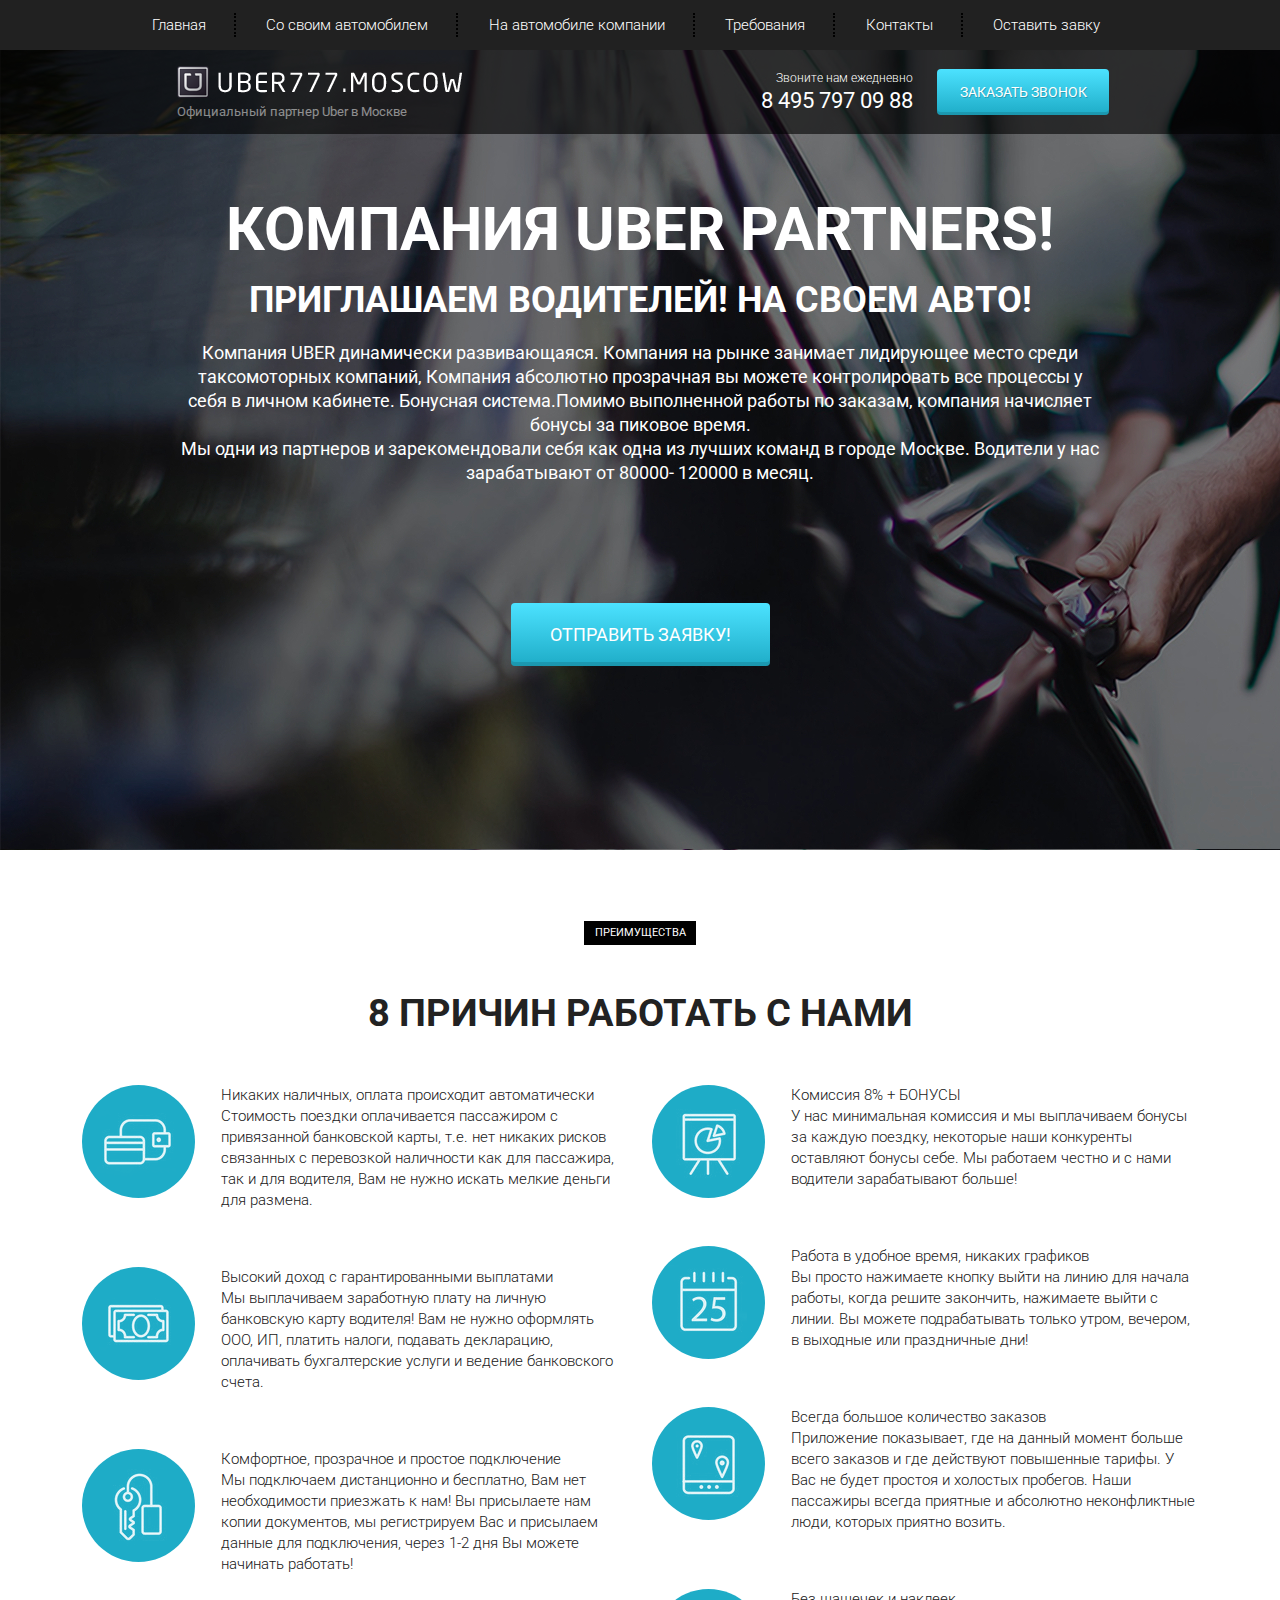
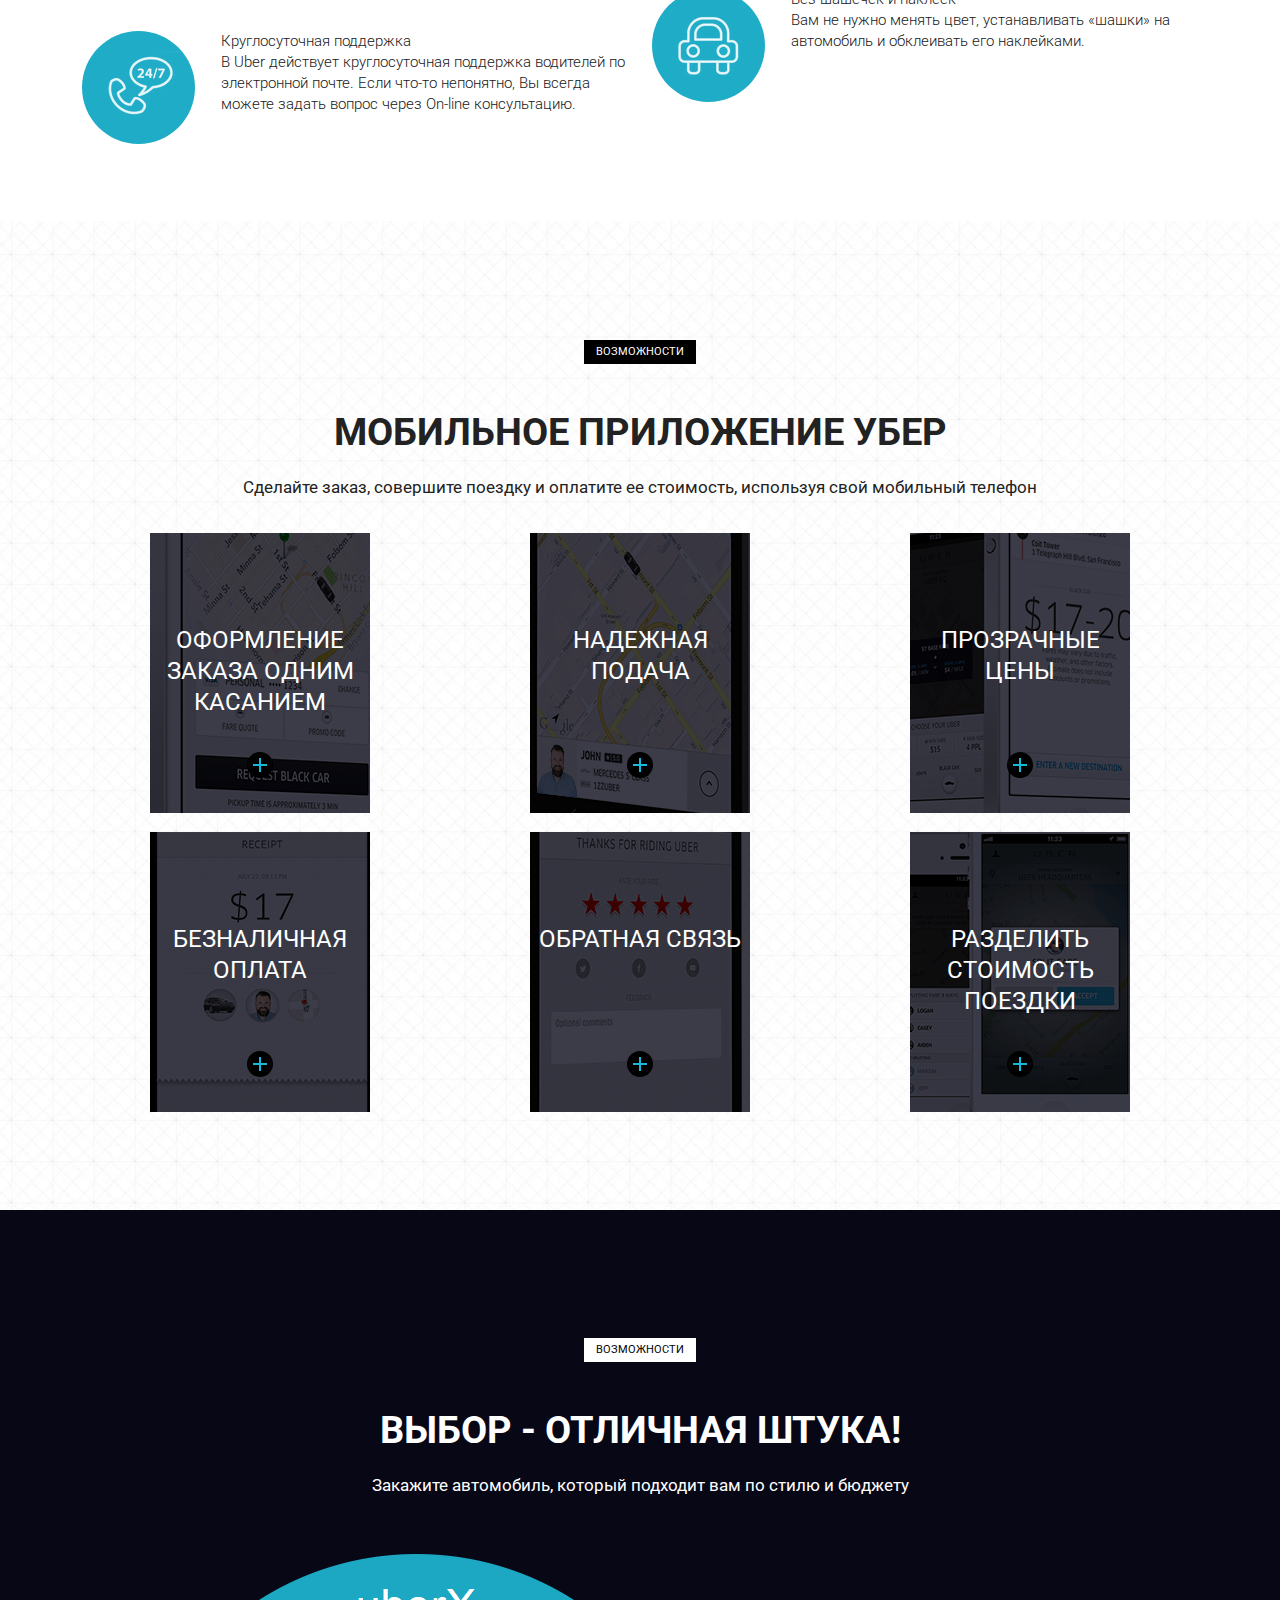
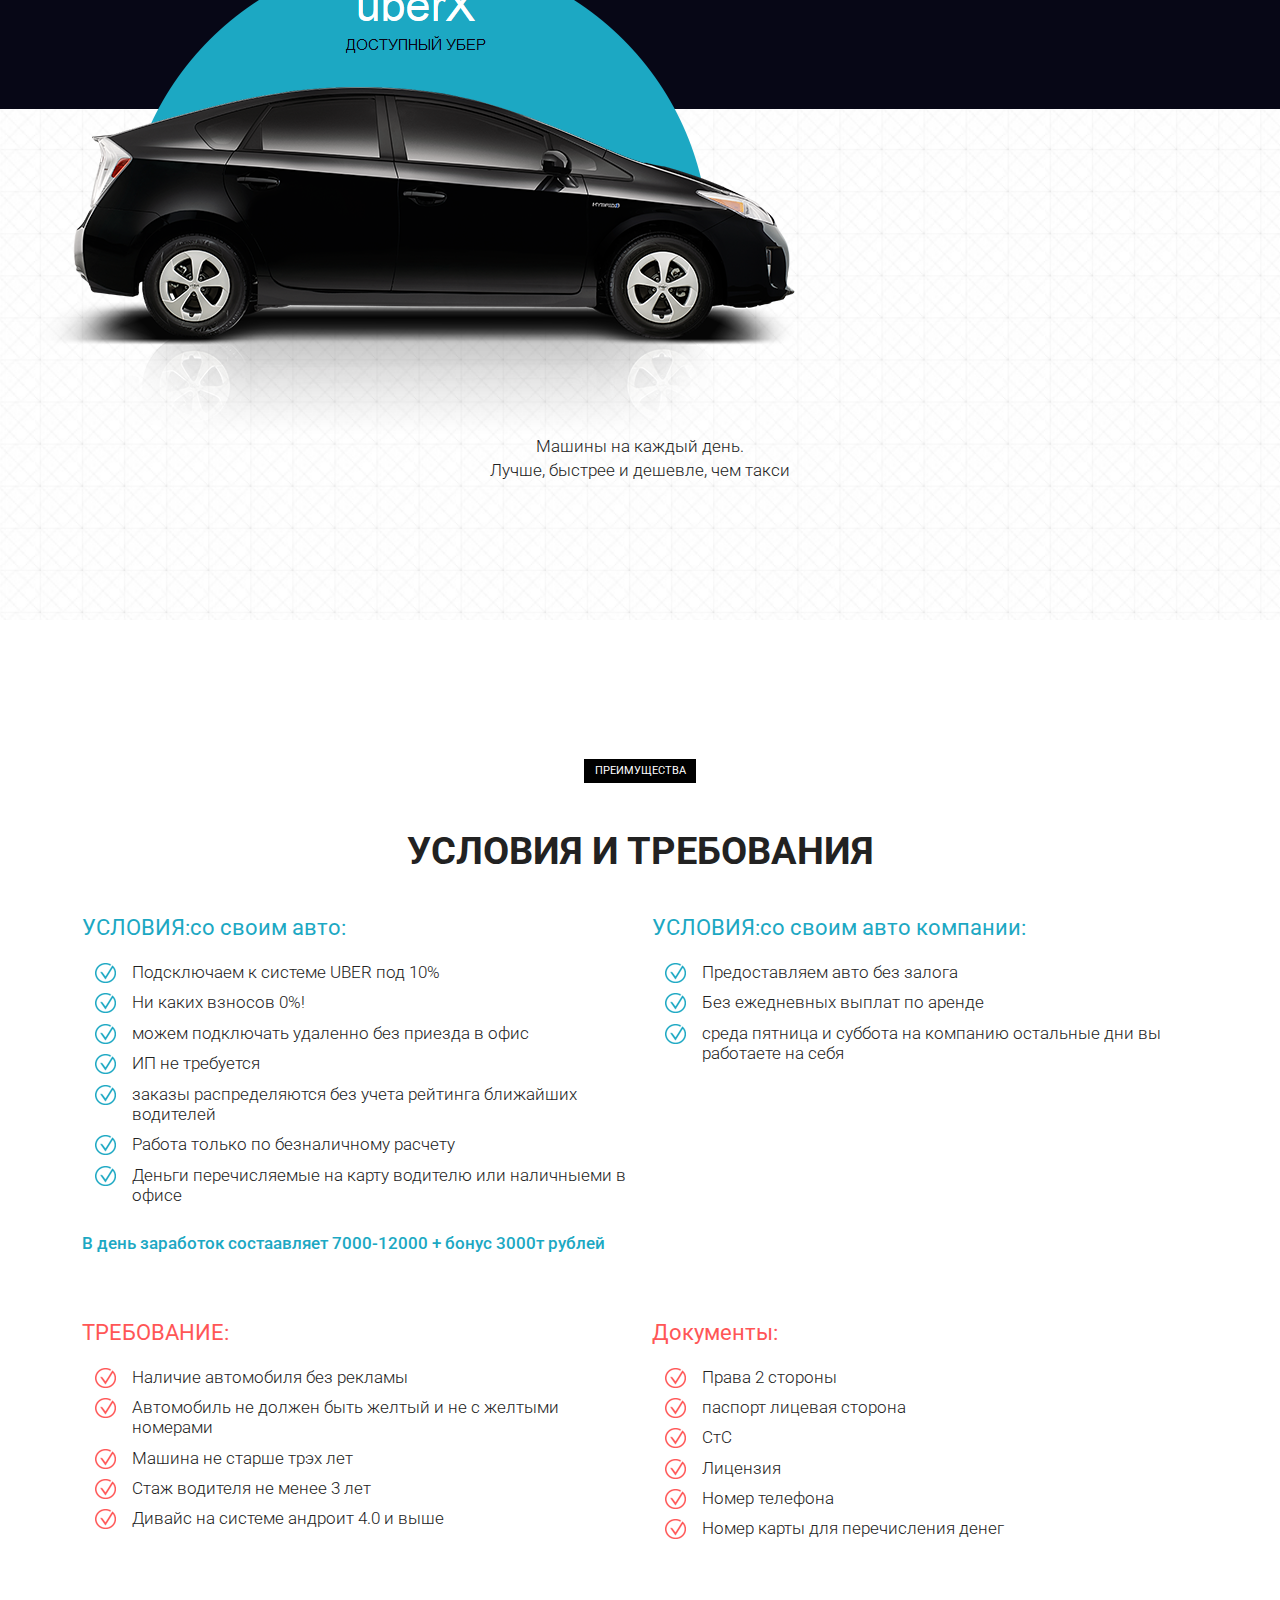
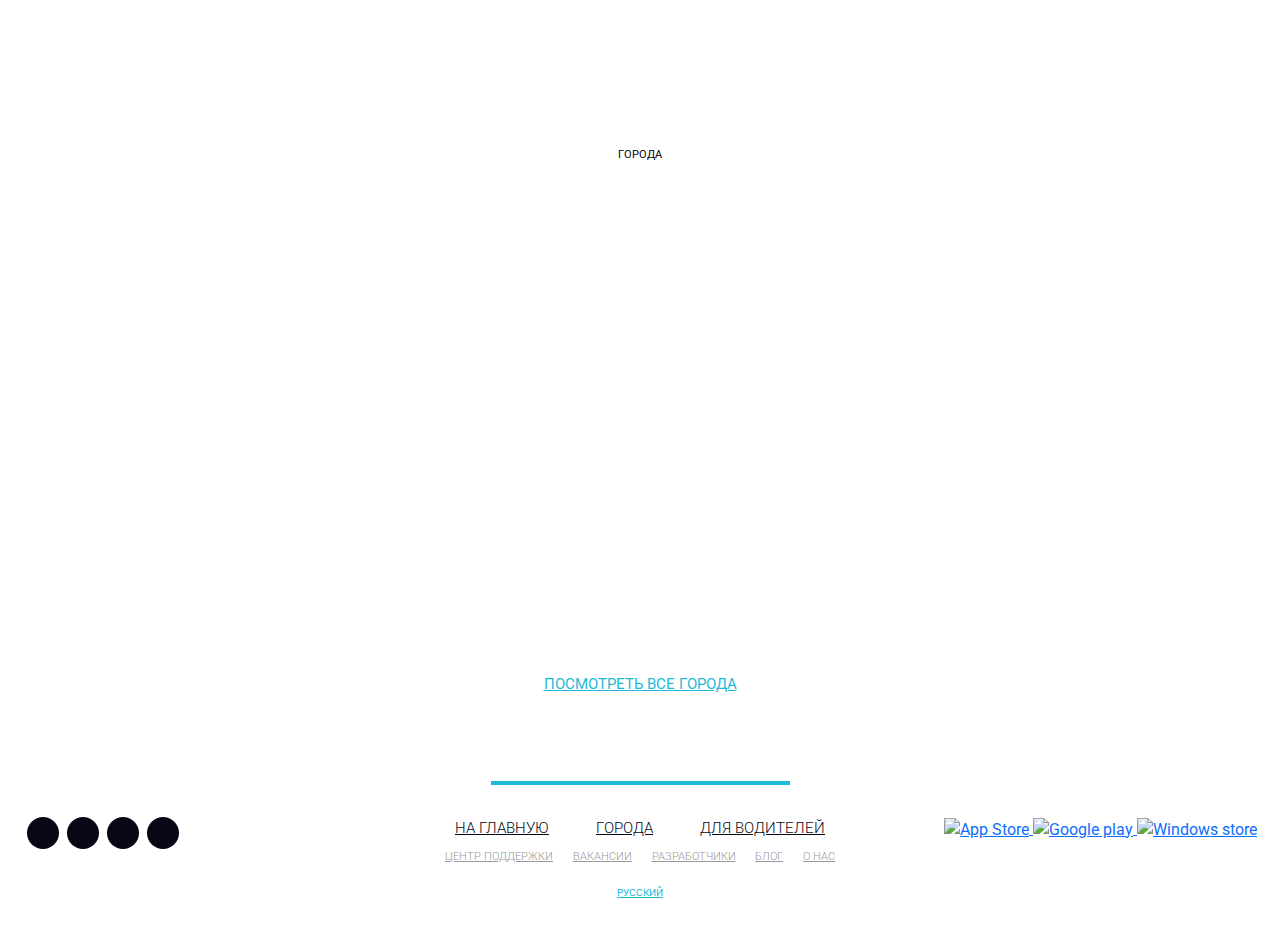
==== src/index.html @ 935e59d1 "переност проекта Bootstrap_project в новый репозиторий" ====
<!DOCTYPE html>
<html lang="ru">
<head>
    <meta charset="UTF-8">
    <meta name="viewport" content="width=device-width, initial-scale=1.0">
    <title>Document</title>
     <link rel="shortcut icon" href="../icons/favicon.ico" type="image/x-icon">
    <link rel="preconnect" href="https://fonts.gstatic.com">
    <link href="https://fonts.googleapis.com/css2?family=Roboto:wght@300;400;700&display=swap" rel="stylesheet">
    <link rel="stylesheet" href="../src/css/bootstrap-reboot.min.css"> 
    <link rel="stylesheet" href="../src/css/bootstrap-grid.min.css">
    <link rel="stylesheet" href="https://use.fontawesome.com/releases/v5.8.2/css/all.css" integrity="sha384-oS3vJWv+0UjzBfQzYUhtDYW+Pj2yciDJxpsK1OYPAYjqT085Qq/1cq5FLXAZQ7Ay" crossorigin="anonymous">
    <link rel="stylesheet" href="../css/style.min.css">
</head>
<body>
    <header>
       <nav>
            <div class="container">
                <ul class="menu">
                    <li class="menu_item"><a href="#" class="menu_link">Главная</a></li>
                    <li class="menu_item"><a href="#requier" class="menu_link">Со своим автомобилем</a></li>
                    <li class="menu_item"><a href="#requier" class="menu_link">На автомобиле компании</a></li>
                    <li class="menu_item"><a href="#" class="menu_link">Требования</a></li>
                    <li class="menu_item"><a href="#" class="menu_link">Контакты</a></li>
                    <li class="menu_item"><a href="#" class="menu_link">Оставить завку</a></li>
                </ul>
            </div>
       </nav>

       <!-- SUBHEADER -->
       <div class="subheader">
           <div class="container">
               <div class="row">
                <div class="col-md-4 offset-md-1">
                    <a href="" class="subheader_logo"><img src="../icons/uber777.png" alt="logo"></a>
                    <div class="subheader_text">Официальный партнер Uber в Москве</div>
                </div>
                <div class="col-md-3 offset-md-1 col-xl-2 offset-xl-2">
                    <div class="subheader_call">
                        Звоните нам ежедневно
                    </div>
                    <a href="tel:84957970988" class="subheader_phone">8 495 797 09 88</a>
                </div>
                <div class="col-md-3">
                    <button class="subheader_btn">ЗАКАЗАТЬ ЗВОНОК</button>
                </div>                  
               </div>
               <div class="hamburger">
                   <span></span>
                   <span></span>
                   <span></span>
               </div>
    
           </div>
       </div>
    </header>

    <!-- PROMO -->

    <section class="promo">
        <div class="container">
            <div class="row">
                <div class="col-md-10 offset-md-1">
                    <h1 class="promo_header">КОМПАНИЯ UBER PARTNERS!</h1>
                    <h2 class="promo_subheader">ПРИГЛАШАЕМ ВОДИТЕЛЕЙ! НА СВОЕМ АВТО!</h2>
                    <div class="promo_descr">Компания UBER  динамически развивающаяся. Компания на рынке занимает лидирующее место среди
                        таксомоторных компаний, Компания абсолютно прозрачная вы можете контролировать все процессы у себя в личном кабинете. Бонуcная система.Помимо выполненной работы по заказам, компания начисляет бонусы за
                        пиковое время.
                        <br>
                        Мы одни из партнеров и зарекомендовали себя как одна из лучших команд в городе Москве.  Водители у нас
                        зарабатывают от 80000- 120000 в месяц.</div>
                </div>
                <button class="promo_btn">ОТПРАВИТЬ ЗАЯВКУ!</button>
            </div>
        </div>
    </section>

    <!-- ADVANTAGE -->

    <section class="advantage">
        <div class="container">
            <div class="label">преимущества</div>
            <h2 class="title">8 причин работать с нами</h2>
            <div class="row">
                <div class="col-md-6">
                    <div class="advantage_itemright">
                        <div class="advantage_imgright">
                        <img src="../icons/cash.png" alt="cash" class="advantage_img"></div>
                        <div class="advantage_2">
                        <p><span>Никаких наличных, оплата происходит
                            автоматически</span><br>
                            Стоимость поездки оплачивается пассажиром с привязанной банковской карты, т.е. нет никаких рисков связанных с перевозкой наличности как для пассажира, так и для водителя, Вам не нужно искать мелкие деньги для размена.</p></div>
                    </div>
                    

                    <div class="advantage_itemright">
                        <div class="advantage_imgright">
                        <img src="../icons/money.png" alt="money" class="advantage_img"></div>
                        <div class="advantage_2">
                        <p><span>Высокий доход с гарантированными
                            выплатами</span><br>
                            Мы выплачиваем заработную плату на личную банковскую карту водителя! Вам не нужно оформлять ООО, ИП, платить налоги, подавать декларацию, оплачивать бухгалтерские услуги и ведение банковского счета.</p></div>
                    </div>

                    <div class="advantage_itemright">
                        <div class="advantage_imgright">
                        <img src="../icons/key.png" alt="key" class="advantage_img"></div>
                        <div class="advantage_2">
                        <p><span>Комфортное, прозрачное и простое
                            подключение</span><br>
                            Мы подключаем дистанционно и бесплатно, Вам нет необходимости приезжать к нам! Вы присылаете нам копии документов, мы регистрируем Вас и присылаем данные для подключения, через 1-2 дня Вы можете начинать работать!</p></div>
                    </div>

                    <div class="advantage_itemright">
                        <div class="advantage_imgright">
                        <img src="../icons/phone.png" alt="phone" class="advantage_img"></div>
                        <div class="advantage_2">
                        <p><span>Круглосуточная поддержка</span><br>
                            В Uber действует круглосуточная поддержка водителей по электронной почте. Если что-то непонятно, Вы всегда можете задать вопрос через On-line консультацию.</p></div>
                    </div>
                </div>
                                
                <div class="col-md-6">
                    <div class="advantage_itemright">
                        <div class="advantage_imgright">
                            <img src="../icons/chart.png" alt=""></div>
                            <div class="advantage_2">
                                <p>
                                    <span>Комиссия 8% + БОНУСЫ</span> <br>
                                    У нас минимальная комиссия и мы выплачиваем бонусы за каждую поездку, некоторые наши конкуренты оставляют бонусы себе. Мы работаем честно и с нами водители зарабатывают больше!</p>
                            </div>
                       
                    </div>
                    <div class="advantage_itemright">
                        <div class="advantage_imgright">
                            <img src="../icons/data.png" alt=""></div>
                            <div class="advantage_2">
                                <p><span>Работа в удобное время, никаких
                                    графиков</span><br>
                                    Вы просто нажимаете кнопку выйти на линию для начала работы, когда решите закончить, нажимаете выйти с линии. Вы можете подрабатывать только утром, вечером, в выходные или праздничные дни! </p>
                            </div>
                        
                    </div>
                    <div class="advantage_itemright">
                        <div class="advantage_imgright">
                            <img src="../icons/maps.png" alt=""></div> 
                            <div class="advantage_2">
                                <p><span>Всегда большое количество заказов</span><br>
                                    Приложение показывает, где на данный момент больше всего заказов и где действуют повышенные тарифы. У Вас не будет простоя и холостых пробегов. Наши пассажиры всегда приятные и абсолютно неконфликтные люди, которых приятно возить.</p>
                            </div>
                               
                    </div>
                    <div class="advantage_itemright">
                        <div class="advantage_imgright">
                            <img src="../icons/car.png" alt=""></div>
                            <div class="advantage_2">
                                <p><span>Без шашечек и наклеек</span><br>
                                    Вам не нужно менять цвет, устанавливать «шашки» на автомобиль и обклеивать его наклейками.</p>
                            </div>
                        
                    </div>
                    
                </div>
            </div>  
        </div>
            
        
    </section>

    <section class="mobile">
        <div class="container">
            <div class="label">возможности</div>
            <div class="title">мобильное приложение убер</div>
            <div class="subtitle">Сделайте заказ, совершите поездку и оплатите ее стоимость, используя свой мобильный телефон</div>

            <div class="row">
                <div class="col-md-4">
                    <div class="mobile_item mobile_item_1 ">
                        <div class="mobile_item_subtitle">оформление заказа одним касанием</div>
                        <div class="mobile_item_plus"></div>
                    </div>
                </div>
                <div class="col-md-4">
                    <div class="mobile_item mobile_item_2">
                        <div class="mobile_item_subtitle">надежная подача</div>
                        <div class="mobile_item_plus"></div>
                    </div>
                </div>
                <div class="col-md-4">
                    <div class="mobile_item mobile_item_3">
                        <div class="mobile_item_subtitle">прозрачные цены</div>
                        <div class="mobile_item_plus"></div>
                    </div>
                </div>
                <div class="col-md-4">
                    <div class="mobile_item mobile_item_4">
                        <div class="mobile_item_subtitle">безналичная оплата</div>
                        <div class="mobile_item_plus"></div>
                    </div>
                </div>
                <div class="col-md-4">
                    <div class="mobile_item mobile_item_5">
                        <div class="mobile_item_subtitle">обратная связь</div>
                        <div class="mobile_item_plus"></div>
                    </div>
                </div>
                <div class="col-md-4">
                    <div class="mobile_item mobile_item_6">
                        <div class="mobile_item_subtitle">разделить
                            стоимость поездки</div>
                        <div class="mobile_item_plus"></div>
                    </div>
                </div>
            </div>
        </div>
    </section>

    <section class="opportunities">
        <div class="container">
            <div class="black"></div>
            <div class="label label_white">возможности</div>
            <h2 class="title title_white">Выбор - отличная штука!</h2>
            <div class="subtitle subtitle_white">Закажите автомобиль, который подходит вам по стилю и бюджету</div>
            <img class="opportunities_img" src="../img/_car_uber_x.png" alt="car">
            <div class="opportunities_footer">Машины на каждый день.<br>
                Лучше, быстрее и дешевле, чем такси</div>
        </div>
    </section>

    <!-- УСЛОВИЯ И ТРЕБОВАННИ -->

    <section class="requier" id="requier">
        <div class="container">
            <div class="label">преимущества</div>
            <h2 class="title">условия и требования<h2>
        <div class="row">
            <div class="col-md-6">
                <div class="requier_block">
                    <div class="requier_title">
                        УСЛОВИЯ:со своим авто:
                    </div>
                    <ul class="requier_list">
                        <li>Подсключаем  к системе UBER под 10%</li>
                        <li>Ни каких взносов 0%!</li>
                           <li>можем подключать удаленно без приезда в офис</li>
                        <li>ИП не требуется</li>
                        <li>заказы распределяются без учета рейтинга ближайших водителей</li>
                        <li>Работа только по безналичному расчету</li>
                        <li>Деньги перечисляемые на карту водителю или наличныеми в офисе</li>
                    </ul>
                    <div class="requier_descr">
                        В день заработок состаавляет 7000-12000 + бонус 3000т рублей
                    </div>
                </div>

            </div>
            <div class="col-md-6">
                <div class="requier_block">
                    <div class="requier_title">
                        УСЛОВИЯ:со своим авто компании:
                    </div>
                    <ul class="requier_list">
                        <li>Предоставляем авто без залога</li>
                        <li>Без ежедневных выплат по аренде</li>
                        <li>среда пятница и суббота на компанию остальные дни вы работаете на себя </li>
            
                    </ul>
                    
                </div>
            </div>
            <div class="col-md-6">
                <div class="requier_block requier_block_nmb warning">
                    <div class="requier_title">
                        ТРЕБОВАНИЕ:
                    </div>
                    <ul class="requier_list">
                           <li>Наличие автомобиля без рекламы</li>
                        <li>Автомобиль не должен быть желтый и не с желтыми номерами</li>
                        <li>Машина не старше трэх лет</li>
                            <li>Стаж водителя не менее 3 лет</li>
                        <li>Дивайс на системе андроит 4.0 и выше</li>
                        
                    </ul>
                    
                </div>
            </div>
            <div class="col-md-6">
                <div class="requier_block requier_block_nmb warning">
                    <div class="requier_title">
                        Документы:
                    </div>
                    <ul class="requier_list">
                        <li>Права 2 стороны</li>
                        <li>паспорт лицевая сторона</li>
                        <li>СтС</li>
                        <li>Лицензия</li>
                        <li>Номер телефона</li>
                        <li>Номер карты для перечисления денег</li>
                        
                    </ul>
                   
                </div>
            </div>

        </div>
        </div>
    </section>

    <!-- По всему миру -->

    <section class="world">
        <div class="container">
            <div class="label label_white">ГОРОДА</div>
            <h2 class="title title_white">ПО ВСЕМУ МИРУ</h2>
            <h3 class="subtitle subtitle_white">Мы в вашем городе и по всему миру</h3>
            <a href="#" class="world_link">посмотреть все города</a>
        </div>
    </section>

    <!-- Подвал -->

    <footer>
        <div class="footer_divider"></div>
        <div class="footer_wrapper">
            <!-- Если не оборачивать каждый блок в обертку - получится криво -->
            <div>
                <div class="footer_social">
                    <a href="#" class="footer_social_item">
                        <i class="fab fa-facebook-f"></i>
                    </a>
                    <a href="#" class="footer_social_item">
                        <i class="fab fa-twitter"></i>
                    </a>
                    <a href="#" class="footer_social_item">
                        <i class="fab fa-linkedin"></i>
                    </a>
                    <a href="#" class="footer_social_item">
                        <i class="fab fa-instagram"></i>
                    </a>
                </div>
            </div>
            <div>
                <div class="footer_links">
                    <div class="footer_links_main">
                        <a href="#">на главную</a>
                        <a href="#">города</a>
                        <a href="#">для водителей</a>
                    </div>
                    <div class="footer_links_sub">
                        <a href="#">центр поддержки</a>
                        <a href="#">вакансии</a>
                        <a href="#">разработчики</a>
                        <a href="#">блог</a>
                        <a href="#">о нас</a>
                    </div>
                    <a href="#" class="footer_links_lang">Русский</a>
                </div>
            </div>
            <div>
                <div class="footer_mobile">
                    <a href="#">
                        <img src="img/app_store.png" alt="App Store">
                    </a>
                    <a href="#">
                        <img src="img/google_play.png" alt="Google play">
                    </a>
                    <a href="#">
                        <img src="img/windows_store.png" alt="Windows store">
                    </a>
                </div>
            </div>
        </div>
    </footer>
   
</body>
</html>
---- css/style.min.css ----
*{font-family:'Roboto', sans-serif}header{position:relative}nav{height:50px;background-color:#212121}.menu{display:flex;justify-content:space-between;padding:13px 70px;margin:0;list-style-type:none}.menu_link{color:#ffffff;font-size:15px;font-weight:300;font-style:normal;letter-spacing:normal;text-align:left;font-style:normal;letter-spacing:normal;line-height:normal;text-decoration:none}.menu_item{border-right:2px dotted black;padding-right:28px}.menu_item:last-child{border:none}.subheader{height:84px;background-color:rgba(0,0,0,0.6);position:absolute;width:100%}.subheader_logo{max-width:100%;margin-top:16px;display:block}.subheader_text{opacity:0.5;color:#ffffff;margin-top:4px;font-size:13px;font-weight:400}.subheader_call{color:#ffffff;margin-top:19px;font-size:12px;font-weight:300;text-align:right}.subheader_phone{color:#ffffff;margin-top:8px;display:block;font-size:22px;font-weight:400;text-align:right;line-height:12px;text-decoration:none}.subheader_btn{margin-top:19px;width:172px;height:46px;box-shadow:inset 0 -3px 0 rgba(0,0,0,0.12);border:none;border-radius:4px;background-image:linear-gradient(to top, #1eacc7 0%, #4ce2ff 100%);text-shadow:1px 1px 0 rgba(0,0,0,0.21);color:#ffffff;font-size:14px;font-weight:400;text-transform:uppercase}.subheader_btn:hover{background-image:none;background-color:#15b9da}.promo{min-height:800px;background:url("../img/man.jpg");padding:150px 0 135px 0}.promo_header{color:#ffffff;font-size:60px;font-weight:700;line-height:60px;margin:0;text-align:center}.promo_subheader{color:#ffffff;font-size:36px;font-weight:700;line-height:36px;margin:0;margin-top:22px;text-align:center}.promo_descr{color:#ffffff;font-size:18px;font-weight:400;line-height:24px;text-align:center;margin-top:23px}.promo_btn{display:block;margin:118px auto 0 auto;width:259px;height:63px;box-shadow:inset 0 -4px 0 rgba(0,0,0,0.12);border:none;background-image:linear-gradient(to top, #1eacc7 0%, #4ce2ff 100%);border-radius:4px;color:#ffffff;font-size:18px;font-weight:400}.promo_btn:hover{background-image:none;background-color:#15b9da}.advantage{min-height:900px}.label{position:relative;margin:71px auto 0px;width:112px;height:24px;background-color:#000000;color:#ffffff;font-size:11px;font-weight:400;text-transform:uppercase;line-height:24px;text-align:center;z-index:2}.label_white{background-color:#fff;color:#000}.title{position:relative;z-index:2;margin-top:44px;color:#222222;font-size:38px;font-weight:700;font-style:normal;letter-spacing:normal;line-height:48px;text-align:center;text-transform:uppercase}.title_white{color:#fff}.subtitle{position:relative;font-size:17px;font-weight:400;font-style:normal;letter-spacing:normal;z-index:2;text-align:center;margin-top:19px;color:#222222}.subtitle_white{color:#fff}.advantage_item{display:flex;justify-content:start;margin-top:40px}.advantage_1{color:#202020;font-size:15px;font-weight:300;font-style:normal;letter-spacing:normal;line-height:21px;text-align:justifyLeft;margin-left:26px}.span{color:#1eacc7;font-size:17px;font-weight:400}.advantage_itemright{display:flex;align-items:flex-start;margin-top:40px}.advantage_2{color:#202020;font-size:15px;font-weight:300;font-style:normal;letter-spacing:normal;line-height:21px;text-align:justifyLeft;margin-left:26px}.mobile{min-height:864px;padding:48px 0 79px 0;background:url("../img/fon.png") center center/cover no-repeat}.mobile .row{margin-top:32px}.mobile_item{position:relative;width:220px;height:280px;margin:0 auto;margin-bottom:19px;padding-top:92px;text-align:center}.mobile_item_1{background:url("../icons/111.png") center center/cover no-repeat}.mobile_item_2{background:url("../icons/222.png") center center/cover no-repeat}.mobile_item_3{background:url("../icons/333.png") center center/cover no-repeat}.mobile_item_4{background:url("../icons/444.png") center center/cover no-repeat}.mobile_item_5{background:url("../icons/555.png") center center/cover no-repeat}.mobile_item_6{background:url("../icons/666.png") center center/cover no-repeat}.mobile_item_subtitle{color:#ffffff;font-size:24px;font-weight:400;font-style:normal;letter-spacing:normal;line-height:31px;text-align:center;text-transform:uppercase}.mobile_item_plus{width:26px;height:26px;background-color:#000000;margin:0 auto;border-radius:100%;cursor:pointer;display:flex;justify-content:center;align-items:center;position:absolute;bottom:35px;left:50%;transform:translateX(-50%)}.mobile_item_plus:before{content:'';display:block;width:14px;height:2px;background-color:#15b9da;transition:.3s all}.mobile_item_plus:after{content:'';display:block;width:2px;height:14px;background-color:#15b9da;position:absolute;left:50%;transform:translateX(-50%);transition:.3s all}.mobile_item_plus:hover:before,.mobile_item_plus:hover:after{background-color:#ff5656}.opportunities{position:relative;min-height:895px;padding:57px 0 138px 0;background:url("../img/fon.png") center center/cover no-repeat}.opportunities_img{margin:56px auto 0 -45px;position:relative;display:block;z-index:2;position:relative}.opportunities_footer{color:#222222;font-size:17px;font-weight:300;line-height:24px;text-align:center}.black{position:absolute;top:0;left:0;height:499px;width:100%;background-color:#070716;z-index:1}.requier{padding:68px 0 84px 0}.requier_block{margin:33px 0}.requier_block_nmb{margin-bottom:0px}.requier_title{font-size:22px;line-height:24px;font-weight:400;color:#1ca8c3}.requier_descr{color:#1ca8c3;font-size:17px;margin-top:25px;line-height:24px;font-weight:300px}.requier_list{list-style-type:none;padding-left:50px;margin-top:22px}.requier_list li{font-size:17px;font-weight:300;color:#222222;margin-bottom:10px;position:relative}.requier_list li::before{content:'';display:block;vertical-align:middle;transform:translate(-5px, -2px);width:21px;height:20px;background:url("../icons/ok.png") center center/cover no-repeat;position:absolute;left:-32px;top:3px}.requier .warning .requier_title{color:#ff5656}.requier .warning .requier_list li:before{background:url("../icons/red.png") center center/cover no-repeat}.world{background:url("../img/Fon1.png") center center/cover no-repeat;min-height:720px;padding:25px;position:relative}.world_link{position:absolute;left:50%;transform:translateX(-50%);bottom:49px;text-align:center;font-size:15px;font-weight:400;line-height:68px;text-transform:uppercase;color:#1fbad6}.world_link:hover{text-decoration:none;color:#fff}footer{padding:14px 23px 39px 23px}footer a:hover{text-decoration:none}.footer_divider{width:299px;height:4px;background-color:#1fbad6;margin:0 auto}.footer_wrapper{display:flex;justify-content:space-between;align-items:flex-start;padding-top:32px}.footer_wrapper>div{width:33%}.footer_wrapper>div:nth-child(3){display:flex;justify-content:flex-end}.footer_social{width:160px;display:flex;justify-content:space-between}.footer_social_item{display:flex;justify-content:center;align-items:center;margin:0 4px;width:32px;height:32px;background-color:#070716;border-radius:100%;text-decoration:none}.footer_social_item i{color:#fff}.footer_links{width:390px;margin:0 auto}.footer_links_main{display:flex;justify-content:space-between;padding:0 10px}.footer_links_main a{color:#070716;font-size:15px;font-weight:300;text-transform:uppercase}.footer_links_sub{display:flex;justify-content:space-between;margin-top:10px}.footer_links_sub a{color:#999999;font-size:11px;font-weight:300;text-transform:uppercase}.footer_links_lang{display:block;margin:0 auto;color:#1fbad6;font-size:10px;font-weight:400;margin-top:19px;text-transform:uppercase;text-align:center}@media (max-width: 1200px){.menu_item{padding-right:20px}.menu_link{font-size:13px}.promo_header{font-size:50px}.advantage_2{width:300px}}@media (max-width: 991px){.menu_item{padding-right:8px}.menu_link{font-size:9px}.subheader_logo img{width:100%}.subheader_text{font-size:11px}}
/*# sourceMappingURL=style.min.css.map */
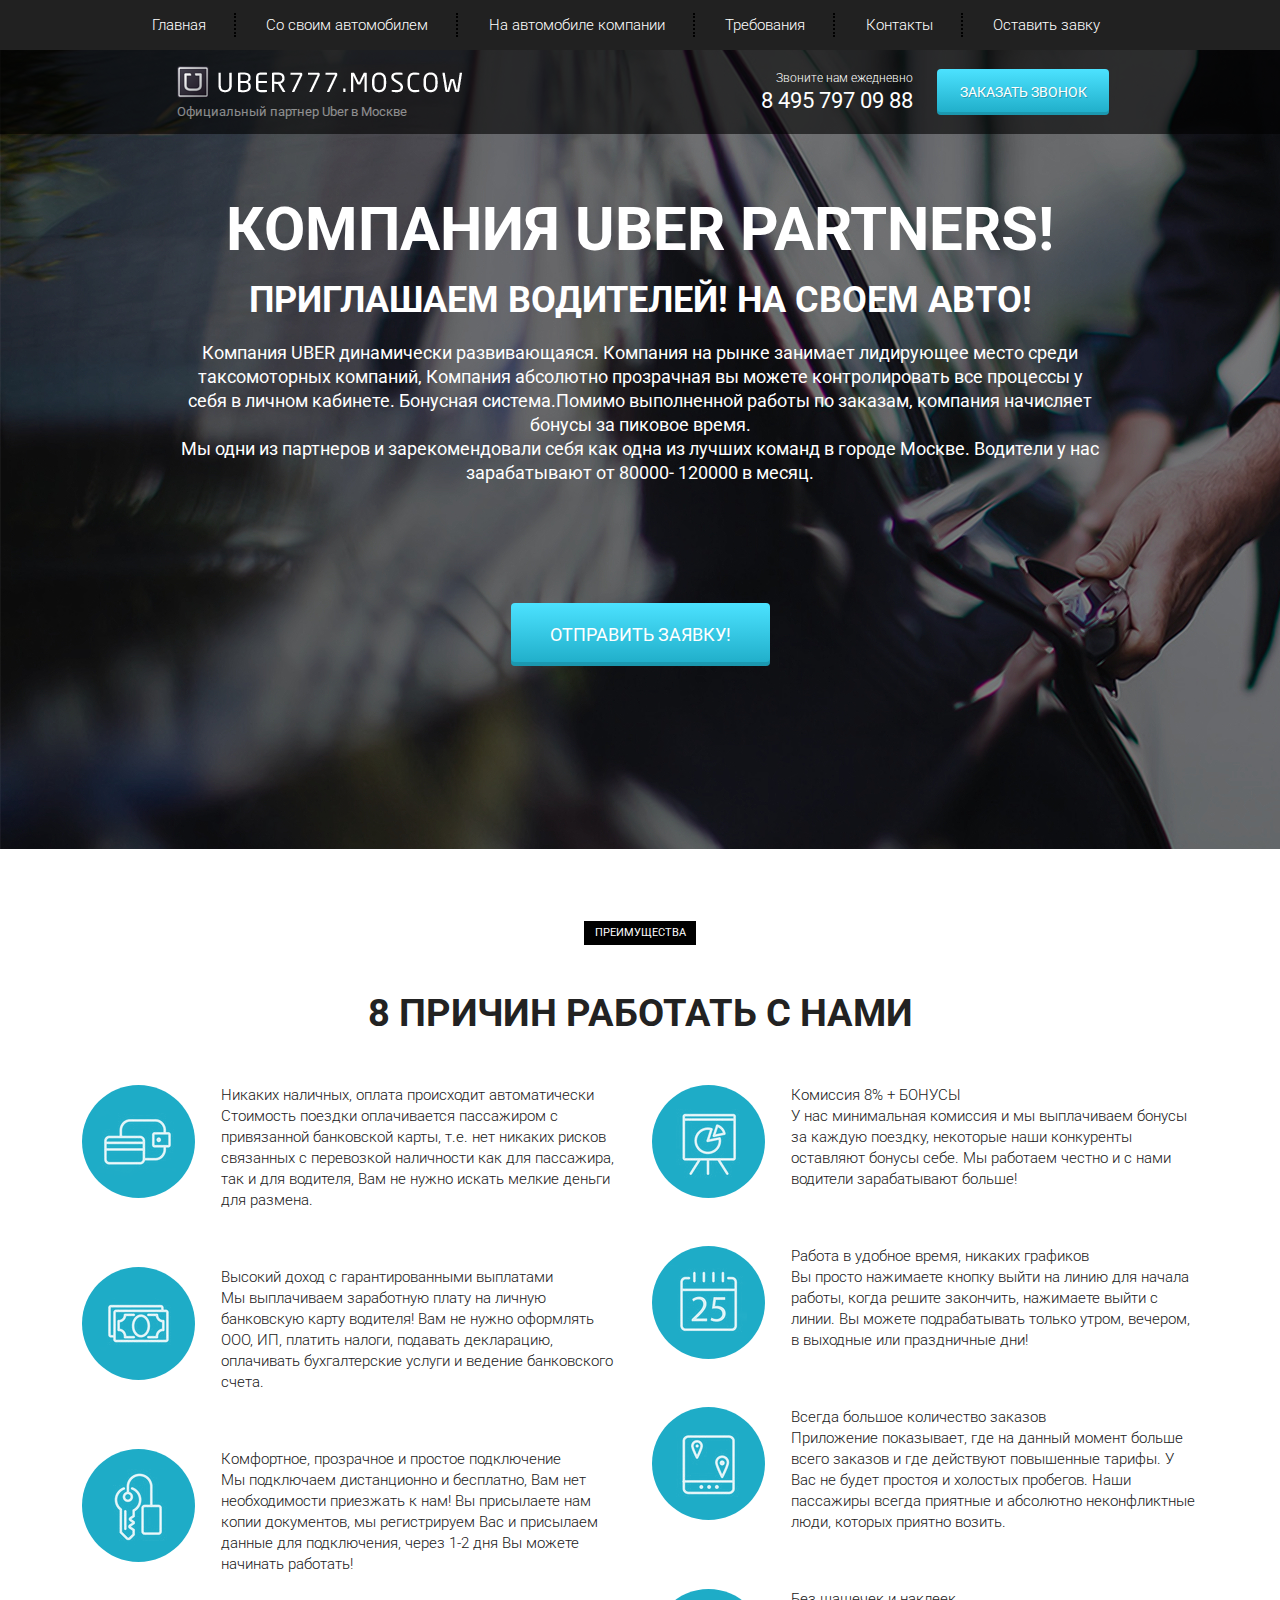
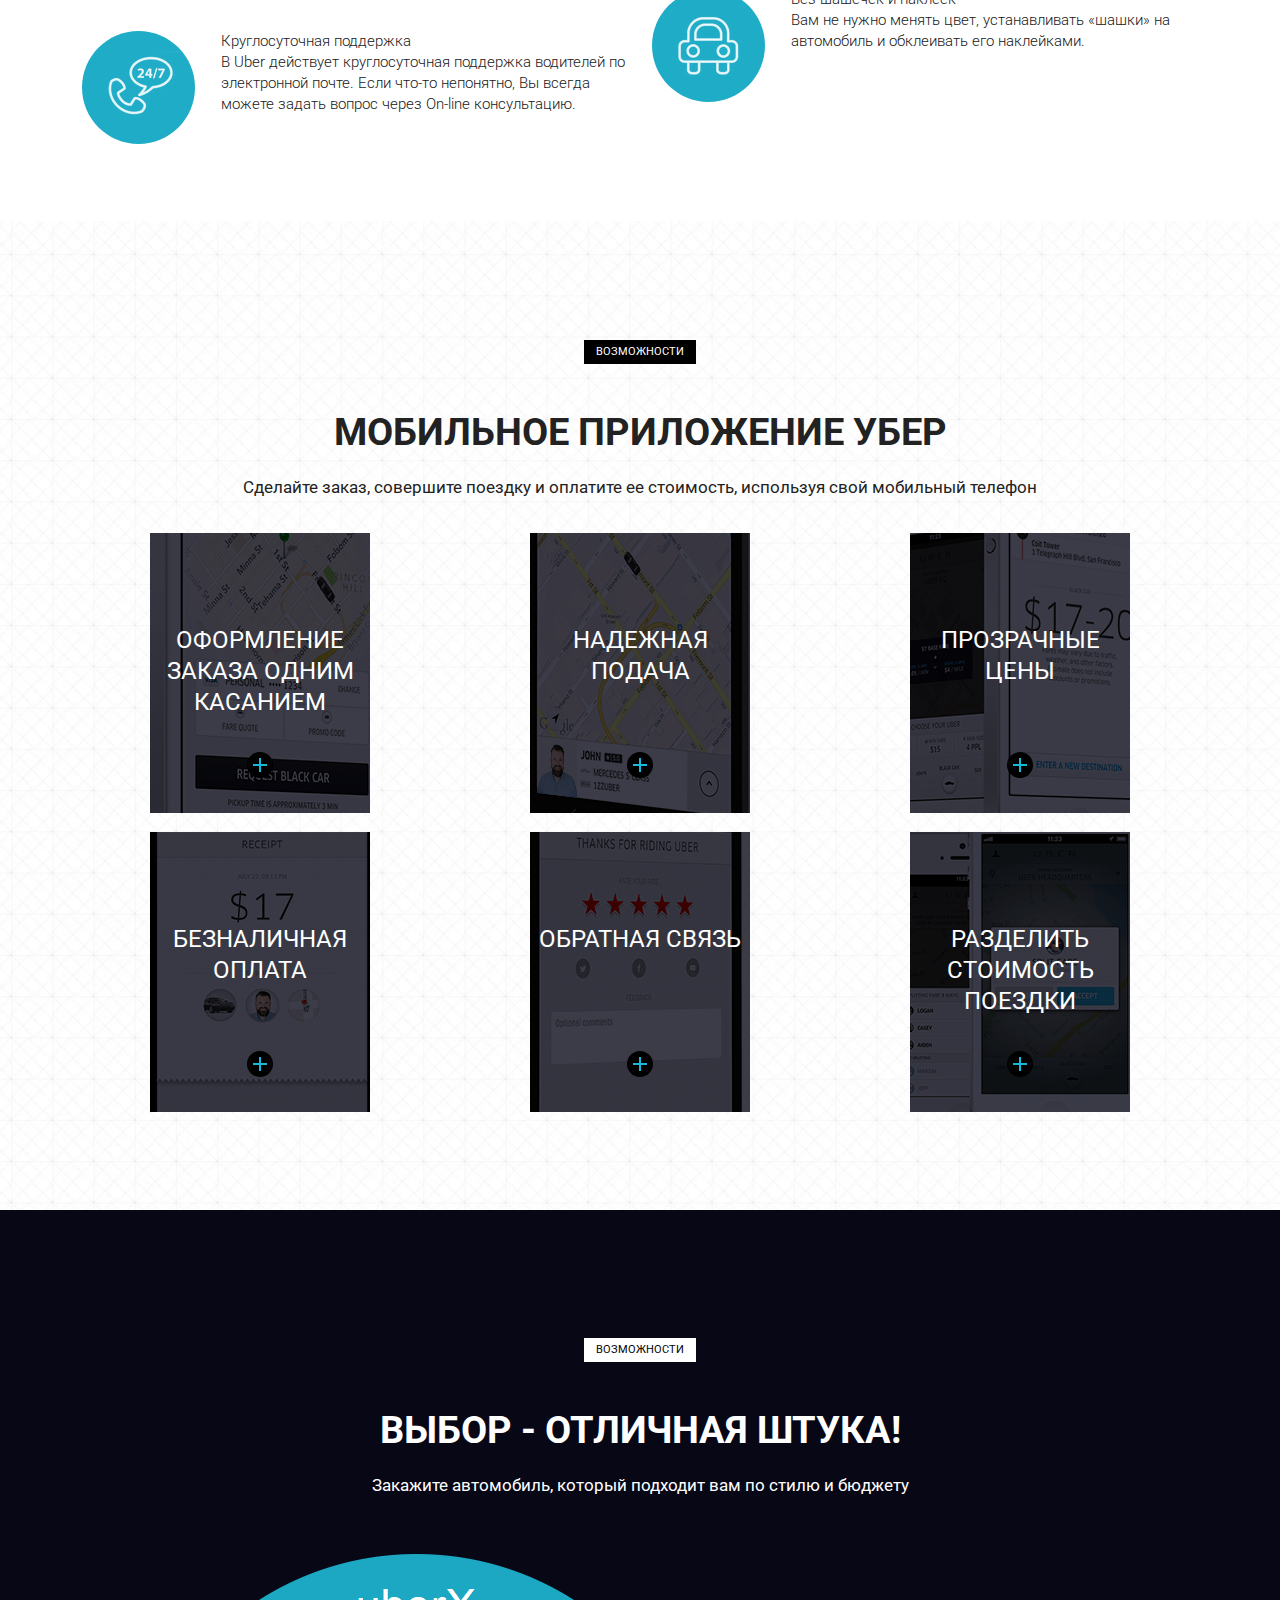
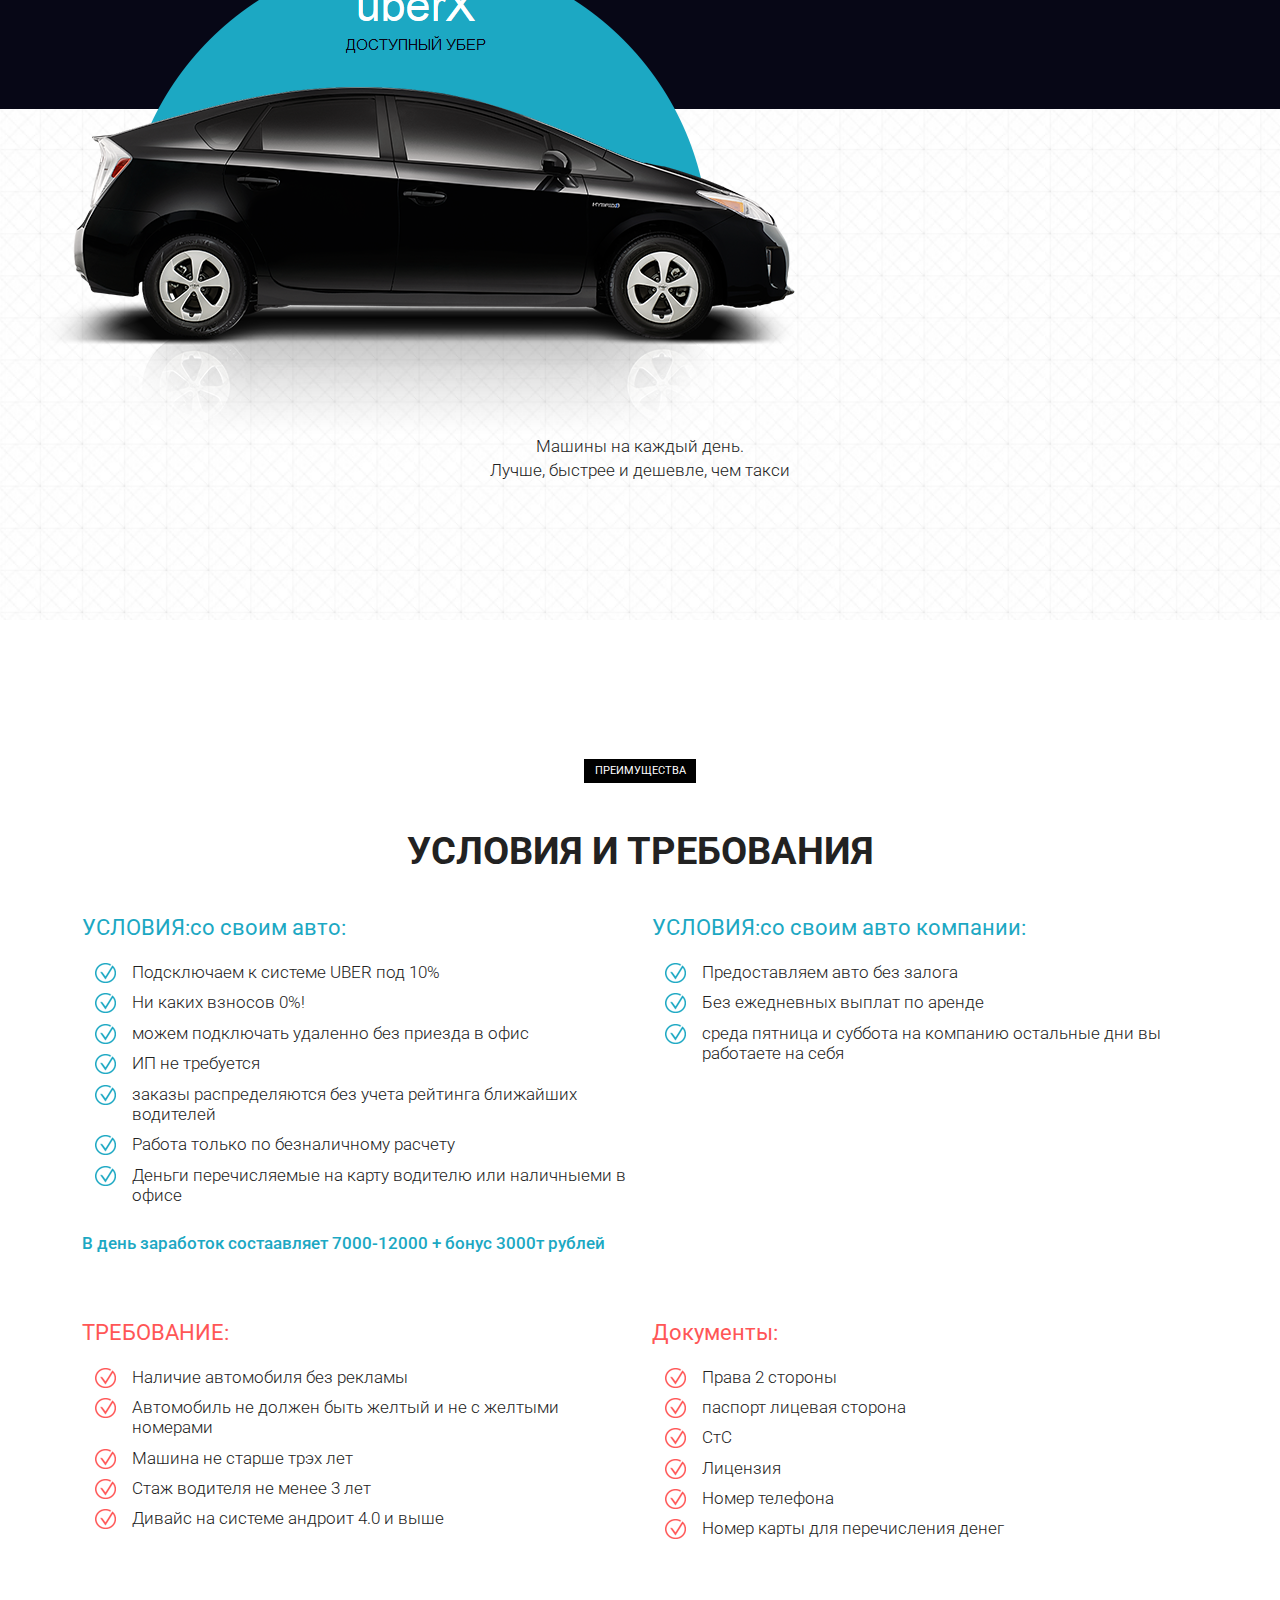
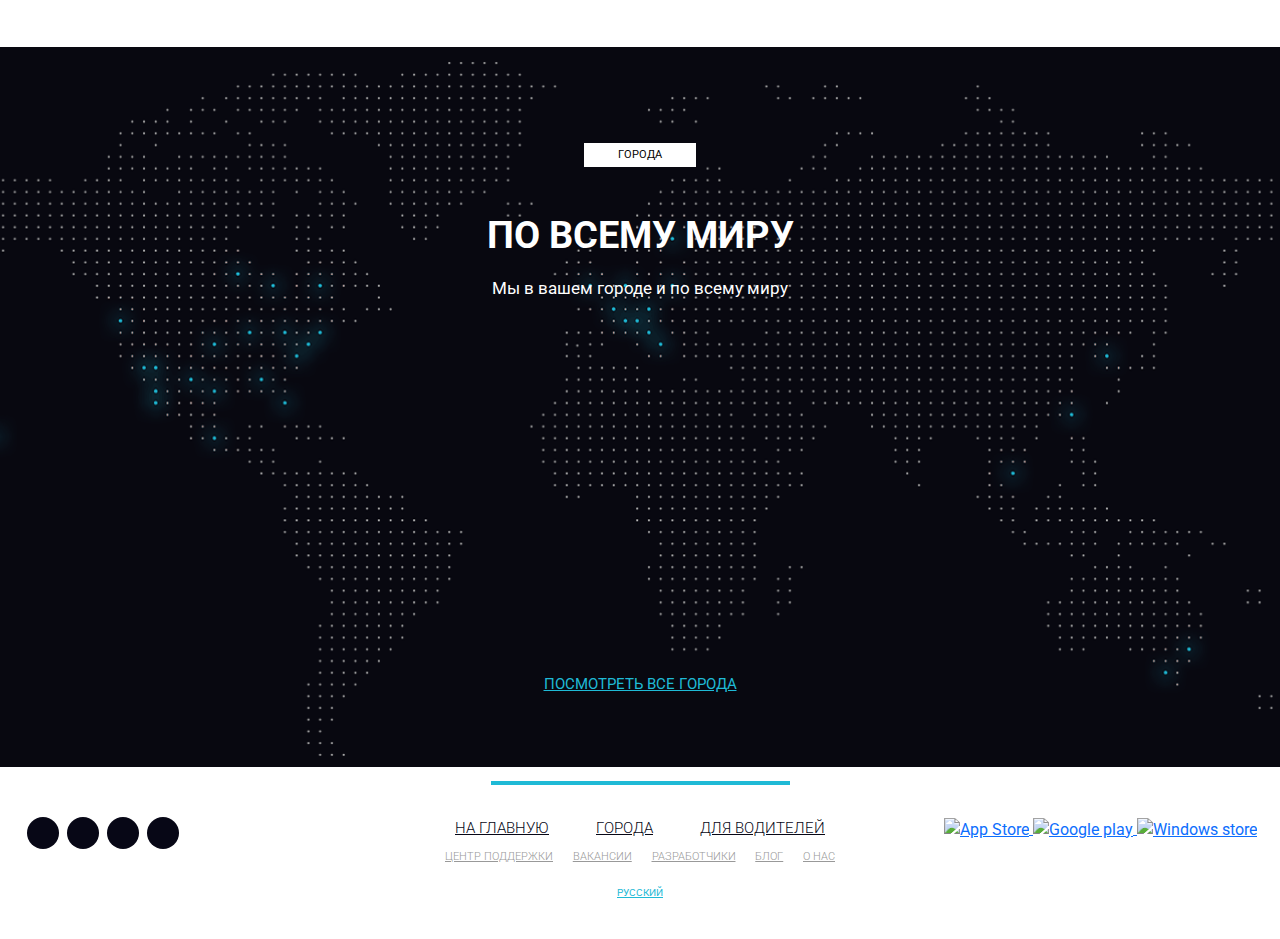
==== commit ba1d0fa1: "редактирование папок img,icons" ====
--- a/src/index.html
+++ b/src/index.html
@@ -32,7 +32,7 @@
            <div class="container">
                <div class="row">
                 <div class="col-md-4 offset-md-1">
-                    <a href="" class="subheader_logo"><img src="../icons/uber777.png" alt="logo"></a>
+                    <a href="" class="subheader_logo"><img src="../icons/subheader/uber.png" alt="logo"></a>
                     <div class="subheader_text">Официальный партнер Uber в Москве</div>
                 </div>
                 <div class="col-md-3 offset-md-1 col-xl-2 offset-xl-2">
@@ -85,81 +85,71 @@
                 <div class="col-md-6">
                     <div class="advantage_itemright">
                         <div class="advantage_imgright">
-                        <img src="../icons/cash.png" alt="cash" class="advantage_img"></div>
+                        <img src="../icons/advantage/purse.png" alt="cash" class="advantage_img"></div>
                         <div class="advantage_2">
                         <p><span>Никаких наличных, оплата происходит
                             автоматически</span><br>
                             Стоимость поездки оплачивается пассажиром с привязанной банковской карты, т.е. нет никаких рисков связанных с перевозкой наличности как для пассажира, так и для водителя, Вам не нужно искать мелкие деньги для размена.</p></div>
-                    </div>
-                    
-
-                    <div class="advantage_itemright">
-                        <div class="advantage_imgright">
-                        <img src="../icons/money.png" alt="money" class="advantage_img"></div>
+                    </div>               
+                    <div class="advantage_itemright">
+                        <div class="advantage_imgright">
+                        <img src="../icons/advantage/money.png" alt="money" class="advantage_img"></div>
                         <div class="advantage_2">
                         <p><span>Высокий доход с гарантированными
                             выплатами</span><br>
                             Мы выплачиваем заработную плату на личную банковскую карту водителя! Вам не нужно оформлять ООО, ИП, платить налоги, подавать декларацию, оплачивать бухгалтерские услуги и ведение банковского счета.</p></div>
                     </div>
-
-                    <div class="advantage_itemright">
-                        <div class="advantage_imgright">
-                        <img src="../icons/key.png" alt="key" class="advantage_img"></div>
+                    <div class="advantage_itemright">
+                        <div class="advantage_imgright">
+                        <img src="../icons/advantage/key.png" alt="key" class="advantage_img"></div>
                         <div class="advantage_2">
                         <p><span>Комфортное, прозрачное и простое
                             подключение</span><br>
                             Мы подключаем дистанционно и бесплатно, Вам нет необходимости приезжать к нам! Вы присылаете нам копии документов, мы регистрируем Вас и присылаем данные для подключения, через 1-2 дня Вы можете начинать работать!</p></div>
                     </div>
-
-                    <div class="advantage_itemright">
-                        <div class="advantage_imgright">
-                        <img src="../icons/phone.png" alt="phone" class="advantage_img"></div>
+                    <div class="advantage_itemright">
+                        <div class="advantage_imgright">
+                        <img src="../icons/advantage/phone.png" alt="phone" class="advantage_img"></div>
                         <div class="advantage_2">
                         <p><span>Круглосуточная поддержка</span><br>
                             В Uber действует круглосуточная поддержка водителей по электронной почте. Если что-то непонятно, Вы всегда можете задать вопрос через On-line консультацию.</p></div>
                     </div>
-                </div>
-                                
+                </div>                              
                 <div class="col-md-6">
                     <div class="advantage_itemright">
                         <div class="advantage_imgright">
-                            <img src="../icons/chart.png" alt=""></div>
+                            <img src="../icons/advantage/board.png" alt=""></div>
                             <div class="advantage_2">
                                 <p>
                                     <span>Комиссия 8% + БОНУСЫ</span> <br>
                                     У нас минимальная комиссия и мы выплачиваем бонусы за каждую поездку, некоторые наши конкуренты оставляют бонусы себе. Мы работаем честно и с нами водители зарабатывают больше!</p>
-                            </div>
-                       
-                    </div>
-                    <div class="advantage_itemright">
-                        <div class="advantage_imgright">
-                            <img src="../icons/data.png" alt=""></div>
+                            </div>                     
+                    </div>
+                    <div class="advantage_itemright">
+                        <div class="advantage_imgright">
+                            <img src="../icons/advantage/data.png" alt=""></div>
                             <div class="advantage_2">
                                 <p><span>Работа в удобное время, никаких
                                     графиков</span><br>
                                     Вы просто нажимаете кнопку выйти на линию для начала работы, когда решите закончить, нажимаете выйти с линии. Вы можете подрабатывать только утром, вечером, в выходные или праздничные дни! </p>
-                            </div>
-                        
-                    </div>
-                    <div class="advantage_itemright">
-                        <div class="advantage_imgright">
-                            <img src="../icons/maps.png" alt=""></div> 
+                            </div>                      
+                    </div>
+                    <div class="advantage_itemright">
+                        <div class="advantage_imgright">
+                            <img src="../icons/advantage/maps.png" alt=""></div> 
                             <div class="advantage_2">
                                 <p><span>Всегда большое количество заказов</span><br>
                                     Приложение показывает, где на данный момент больше всего заказов и где действуют повышенные тарифы. У Вас не будет простоя и холостых пробегов. Наши пассажиры всегда приятные и абсолютно неконфликтные люди, которых приятно возить.</p>
-                            </div>
-                               
-                    </div>
-                    <div class="advantage_itemright">
-                        <div class="advantage_imgright">
-                            <img src="../icons/car.png" alt=""></div>
+                            </div>                              
+                    </div>
+                    <div class="advantage_itemright">
+                        <div class="advantage_imgright">
+                            <img src="../icons/advantage/car.png" alt=""></div>
                             <div class="advantage_2">
                                 <p><span>Без шашечек и наклеек</span><br>
                                     Вам не нужно менять цвет, устанавливать «шашки» на автомобиль и обклеивать его наклейками.</p>
-                            </div>
-                        
-                    </div>
-                    
+                            </div>                       
+                    </div>                    
                 </div>
             </div>  
         </div>
@@ -221,7 +211,7 @@
             <div class="label label_white">возможности</div>
             <h2 class="title title_white">Выбор - отличная штука!</h2>
             <div class="subtitle subtitle_white">Закажите автомобиль, который подходит вам по стилю и бюджету</div>
-            <img class="opportunities_img" src="../img/_car_uber_x.png" alt="car">
+            <img class="opportunities_img" src="../img/opportunities/uber_x.png" alt="car">
             <div class="opportunities_footer">Машины на каждый день.<br>
                 Лучше, быстрее и дешевле, чем такси</div>
         </div>
@@ -242,7 +232,7 @@
                     <ul class="requier_list">
                         <li>Подсключаем  к системе UBER под 10%</li>
                         <li>Ни каких взносов 0%!</li>
-                           <li>можем подключать удаленно без приезда в офис</li>
+                        <li>можем подключать удаленно без приезда в офис</li>
                         <li>ИП не требуется</li>
                         <li>заказы распределяются без учета рейтинга ближайших водителей</li>
                         <li>Работа только по безналичному расчету</li>
@@ -252,7 +242,6 @@
                         В день заработок состаавляет 7000-12000 + бонус 3000т рублей
                     </div>
                 </div>
-
             </div>
             <div class="col-md-6">
                 <div class="requier_block">
@@ -262,10 +251,8 @@
                     <ul class="requier_list">
                         <li>Предоставляем авто без залога</li>
                         <li>Без ежедневных выплат по аренде</li>
-                        <li>среда пятница и суббота на компанию остальные дни вы работаете на себя </li>
-            
-                    </ul>
-                    
+                        <li>среда пятница и суббота на компанию остальные дни вы работаете на себя </li>           
+                    </ul>                   
                 </div>
             </div>
             <div class="col-md-6">
@@ -278,10 +265,8 @@
                         <li>Автомобиль не должен быть желтый и не с желтыми номерами</li>
                         <li>Машина не старше трэх лет</li>
                             <li>Стаж водителя не менее 3 лет</li>
-                        <li>Дивайс на системе андроит 4.0 и выше</li>
-                        
-                    </ul>
-                    
+                        <li>Дивайс на системе андроит 4.0 и выше</li>                       
+                    </ul>                    
                 </div>
             </div>
             <div class="col-md-6">
@@ -295,13 +280,10 @@
                         <li>СтС</li>
                         <li>Лицензия</li>
                         <li>Номер телефона</li>
-                        <li>Номер карты для перечисления денег</li>
-                        
+                        <li>Номер карты для перечисления денег</li> 
                     </ul>
-                   
-                </div>
-            </div>
-
+                </div>
+            </div>
         </div>
         </div>
     </section>
@@ -359,18 +341,17 @@
             <div>
                 <div class="footer_mobile">
                     <a href="#">
-                        <img src="img/app_store.png" alt="App Store">
+                        <img src="" alt="App Store">
                     </a>
                     <a href="#">
-                        <img src="img/google_play.png" alt="Google play">
+                        <img src="" alt="Google play">
                     </a>
                     <a href="#">
-                        <img src="img/windows_store.png" alt="Windows store">
+                        <img src="" alt="Windows store">
                     </a>
                 </div>
             </div>
         </div>
     </footer>
-   
 </body>
 </html>--- a/css/style.min.css
+++ b/css/style.min.css
@@ -1,2 +1,2 @@
-*{font-family:'Roboto', sans-serif}header{position:relative}nav{height:50px;background-color:#212121}.menu{display:flex;justify-content:space-between;padding:13px 70px;margin:0;list-style-type:none}.menu_link{color:#ffffff;font-size:15px;font-weight:300;font-style:normal;letter-spacing:normal;text-align:left;font-style:normal;letter-spacing:normal;line-height:normal;text-decoration:none}.menu_item{border-right:2px dotted black;padding-right:28px}.menu_item:last-child{border:none}.subheader{height:84px;background-color:rgba(0,0,0,0.6);position:absolute;width:100%}.subheader_logo{max-width:100%;margin-top:16px;display:block}.subheader_text{opacity:0.5;color:#ffffff;margin-top:4px;font-size:13px;font-weight:400}.subheader_call{color:#ffffff;margin-top:19px;font-size:12px;font-weight:300;text-align:right}.subheader_phone{color:#ffffff;margin-top:8px;display:block;font-size:22px;font-weight:400;text-align:right;line-height:12px;text-decoration:none}.subheader_btn{margin-top:19px;width:172px;height:46px;box-shadow:inset 0 -3px 0 rgba(0,0,0,0.12);border:none;border-radius:4px;background-image:linear-gradient(to top, #1eacc7 0%, #4ce2ff 100%);text-shadow:1px 1px 0 rgba(0,0,0,0.21);color:#ffffff;font-size:14px;font-weight:400;text-transform:uppercase}.subheader_btn:hover{background-image:none;background-color:#15b9da}.promo{min-height:800px;background:url("../img/man.jpg");padding:150px 0 135px 0}.promo_header{color:#ffffff;font-size:60px;font-weight:700;line-height:60px;margin:0;text-align:center}.promo_subheader{color:#ffffff;font-size:36px;font-weight:700;line-height:36px;margin:0;margin-top:22px;text-align:center}.promo_descr{color:#ffffff;font-size:18px;font-weight:400;line-height:24px;text-align:center;margin-top:23px}.promo_btn{display:block;margin:118px auto 0 auto;width:259px;height:63px;box-shadow:inset 0 -4px 0 rgba(0,0,0,0.12);border:none;background-image:linear-gradient(to top, #1eacc7 0%, #4ce2ff 100%);border-radius:4px;color:#ffffff;font-size:18px;font-weight:400}.promo_btn:hover{background-image:none;background-color:#15b9da}.advantage{min-height:900px}.label{position:relative;margin:71px auto 0px;width:112px;height:24px;background-color:#000000;color:#ffffff;font-size:11px;font-weight:400;text-transform:uppercase;line-height:24px;text-align:center;z-index:2}.label_white{background-color:#fff;color:#000}.title{position:relative;z-index:2;margin-top:44px;color:#222222;font-size:38px;font-weight:700;font-style:normal;letter-spacing:normal;line-height:48px;text-align:center;text-transform:uppercase}.title_white{color:#fff}.subtitle{position:relative;font-size:17px;font-weight:400;font-style:normal;letter-spacing:normal;z-index:2;text-align:center;margin-top:19px;color:#222222}.subtitle_white{color:#fff}.advantage_item{display:flex;justify-content:start;margin-top:40px}.advantage_1{color:#202020;font-size:15px;font-weight:300;font-style:normal;letter-spacing:normal;line-height:21px;text-align:justifyLeft;margin-left:26px}.span{color:#1eacc7;font-size:17px;font-weight:400}.advantage_itemright{display:flex;align-items:flex-start;margin-top:40px}.advantage_2{color:#202020;font-size:15px;font-weight:300;font-style:normal;letter-spacing:normal;line-height:21px;text-align:justifyLeft;margin-left:26px}.mobile{min-height:864px;padding:48px 0 79px 0;background:url("../img/fon.png") center center/cover no-repeat}.mobile .row{margin-top:32px}.mobile_item{position:relative;width:220px;height:280px;margin:0 auto;margin-bottom:19px;padding-top:92px;text-align:center}.mobile_item_1{background:url("../icons/111.png") center center/cover no-repeat}.mobile_item_2{background:url("../icons/222.png") center center/cover no-repeat}.mobile_item_3{background:url("../icons/333.png") center center/cover no-repeat}.mobile_item_4{background:url("../icons/444.png") center center/cover no-repeat}.mobile_item_5{background:url("../icons/555.png") center center/cover no-repeat}.mobile_item_6{background:url("../icons/666.png") center center/cover no-repeat}.mobile_item_subtitle{color:#ffffff;font-size:24px;font-weight:400;font-style:normal;letter-spacing:normal;line-height:31px;text-align:center;text-transform:uppercase}.mobile_item_plus{width:26px;height:26px;background-color:#000000;margin:0 auto;border-radius:100%;cursor:pointer;display:flex;justify-content:center;align-items:center;position:absolute;bottom:35px;left:50%;transform:translateX(-50%)}.mobile_item_plus:before{content:'';display:block;width:14px;height:2px;background-color:#15b9da;transition:.3s all}.mobile_item_plus:after{content:'';display:block;width:2px;height:14px;background-color:#15b9da;position:absolute;left:50%;transform:translateX(-50%);transition:.3s all}.mobile_item_plus:hover:before,.mobile_item_plus:hover:after{background-color:#ff5656}.opportunities{position:relative;min-height:895px;padding:57px 0 138px 0;background:url("../img/fon.png") center center/cover no-repeat}.opportunities_img{margin:56px auto 0 -45px;position:relative;display:block;z-index:2;position:relative}.opportunities_footer{color:#222222;font-size:17px;font-weight:300;line-height:24px;text-align:center}.black{position:absolute;top:0;left:0;height:499px;width:100%;background-color:#070716;z-index:1}.requier{padding:68px 0 84px 0}.requier_block{margin:33px 0}.requier_block_nmb{margin-bottom:0px}.requier_title{font-size:22px;line-height:24px;font-weight:400;color:#1ca8c3}.requier_descr{color:#1ca8c3;font-size:17px;margin-top:25px;line-height:24px;font-weight:300px}.requier_list{list-style-type:none;padding-left:50px;margin-top:22px}.requier_list li{font-size:17px;font-weight:300;color:#222222;margin-bottom:10px;position:relative}.requier_list li::before{content:'';display:block;vertical-align:middle;transform:translate(-5px, -2px);width:21px;height:20px;background:url("../icons/ok.png") center center/cover no-repeat;position:absolute;left:-32px;top:3px}.requier .warning .requier_title{color:#ff5656}.requier .warning .requier_list li:before{background:url("../icons/red.png") center center/cover no-repeat}.world{background:url("../img/Fon1.png") center center/cover no-repeat;min-height:720px;padding:25px;position:relative}.world_link{position:absolute;left:50%;transform:translateX(-50%);bottom:49px;text-align:center;font-size:15px;font-weight:400;line-height:68px;text-transform:uppercase;color:#1fbad6}.world_link:hover{text-decoration:none;color:#fff}footer{padding:14px 23px 39px 23px}footer a:hover{text-decoration:none}.footer_divider{width:299px;height:4px;background-color:#1fbad6;margin:0 auto}.footer_wrapper{display:flex;justify-content:space-between;align-items:flex-start;padding-top:32px}.footer_wrapper>div{width:33%}.footer_wrapper>div:nth-child(3){display:flex;justify-content:flex-end}.footer_social{width:160px;display:flex;justify-content:space-between}.footer_social_item{display:flex;justify-content:center;align-items:center;margin:0 4px;width:32px;height:32px;background-color:#070716;border-radius:100%;text-decoration:none}.footer_social_item i{color:#fff}.footer_links{width:390px;margin:0 auto}.footer_links_main{display:flex;justify-content:space-between;padding:0 10px}.footer_links_main a{color:#070716;font-size:15px;font-weight:300;text-transform:uppercase}.footer_links_sub{display:flex;justify-content:space-between;margin-top:10px}.footer_links_sub a{color:#999999;font-size:11px;font-weight:300;text-transform:uppercase}.footer_links_lang{display:block;margin:0 auto;color:#1fbad6;font-size:10px;font-weight:400;margin-top:19px;text-transform:uppercase;text-align:center}@media (max-width: 1200px){.menu_item{padding-right:20px}.menu_link{font-size:13px}.promo_header{font-size:50px}.advantage_2{width:300px}}@media (max-width: 991px){.menu_item{padding-right:8px}.menu_link{font-size:9px}.subheader_logo img{width:100%}.subheader_text{font-size:11px}}
+*{font-family:'Roboto', sans-serif}header{position:relative}nav{height:50px;background-color:#212121}.menu{display:flex;justify-content:space-between;padding:13px 70px;margin:0;list-style-type:none}.menu_link{color:#ffffff;font-size:15px;font-weight:300;font-style:normal;letter-spacing:normal;text-align:left;font-style:normal;letter-spacing:normal;line-height:normal;text-decoration:none}.menu_item{border-right:2px dotted black;padding-right:28px}.menu_item:last-child{border:none}.subheader{height:84px;background-color:rgba(0,0,0,0.6);position:absolute;width:100%}.subheader_logo{max-width:100%;margin-top:16px;display:block}.subheader_text{opacity:0.5;color:#ffffff;margin-top:4px;font-size:13px;font-weight:400}.subheader_call{color:#ffffff;margin-top:19px;font-size:12px;font-weight:300;text-align:right}.subheader_phone{color:#ffffff;margin-top:8px;display:block;font-size:22px;font-weight:400;text-align:right;line-height:12px;text-decoration:none}.subheader_btn{margin-top:19px;width:172px;height:46px;box-shadow:inset 0 -3px 0 rgba(0,0,0,0.12);border:none;border-radius:4px;background-image:linear-gradient(to top, #1eacc7 0%, #4ce2ff 100%);text-shadow:1px 1px 0 rgba(0,0,0,0.21);color:#ffffff;font-size:14px;font-weight:400;text-transform:uppercase}.subheader_btn:hover{background-image:none;background-color:#15b9da}.promo{min-height:800px;background:url("../img/promo/taxi.jpg") no-repeat;padding:150px 0 135px 0}.promo_header{color:#ffffff;font-size:60px;font-weight:700;line-height:60px;margin:0;text-align:center}.promo_subheader{color:#ffffff;font-size:36px;font-weight:700;line-height:36px;margin:0;margin-top:22px;text-align:center}.promo_descr{color:#ffffff;font-size:18px;font-weight:400;line-height:24px;text-align:center;margin-top:23px}.promo_btn{display:block;margin:118px auto 0 auto;width:259px;height:63px;box-shadow:inset 0 -4px 0 rgba(0,0,0,0.12);border:none;background-image:linear-gradient(to top, #1eacc7 0%, #4ce2ff 100%);border-radius:4px;color:#ffffff;font-size:18px;font-weight:400}.promo_btn:hover{background-image:none;background-color:#15b9da}.advantage{min-height:900px}.label{position:relative;margin:71px auto 0px;width:112px;height:24px;background-color:#000000;color:#ffffff;font-size:11px;font-weight:400;text-transform:uppercase;line-height:24px;text-align:center;z-index:2}.label_white{background-color:#fff;color:#000}.title{position:relative;z-index:2;margin-top:44px;color:#222222;font-size:38px;font-weight:700;font-style:normal;letter-spacing:normal;line-height:48px;text-align:center;text-transform:uppercase}.title_white{color:#fff}.subtitle{position:relative;font-size:17px;font-weight:400;font-style:normal;letter-spacing:normal;z-index:2;text-align:center;margin-top:19px;color:#222222}.subtitle_white{color:#fff}.advantage_item{display:flex;justify-content:start;margin-top:40px}.advantage_1{color:#202020;font-size:15px;font-weight:300;font-style:normal;letter-spacing:normal;line-height:21px;text-align:justifyLeft;margin-left:26px}.span{color:#1eacc7;font-size:17px;font-weight:400}.advantage_itemright{display:flex;align-items:flex-start;margin-top:40px}.advantage_2{color:#202020;font-size:15px;font-weight:300;font-style:normal;letter-spacing:normal;line-height:21px;text-align:justifyLeft;margin-left:26px}.mobile{min-height:864px;padding:48px 0 79px 0;background:url("../img/fon.png") center center/cover no-repeat}.mobile .row{margin-top:32px}.mobile_item{position:relative;width:220px;height:280px;margin:0 auto;margin-bottom:19px;padding-top:92px;text-align:center}.mobile_item_1{background:url("../icons/mobile/1.png") center center/cover no-repeat}.mobile_item_2{background:url("../icons/mobile/2.png") center center/cover no-repeat}.mobile_item_3{background:url("../icons/mobile/3.png") center center/cover no-repeat}.mobile_item_4{background:url("../icons/mobile/4.png") center center/cover no-repeat}.mobile_item_5{background:url("../icons/mobile/5.png") center center/cover no-repeat}.mobile_item_6{background:url("../icons/mobile/6.png") center center/cover no-repeat}.mobile_item_subtitle{color:#ffffff;font-size:24px;font-weight:400;font-style:normal;letter-spacing:normal;line-height:31px;text-align:center;text-transform:uppercase}.mobile_item_plus{width:26px;height:26px;background-color:#000000;margin:0 auto;border-radius:100%;cursor:pointer;display:flex;justify-content:center;align-items:center;position:absolute;bottom:35px;left:50%;transform:translateX(-50%)}.mobile_item_plus:before{content:'';display:block;width:14px;height:2px;background-color:#15b9da;transition:.3s all}.mobile_item_plus:after{content:'';display:block;width:2px;height:14px;background-color:#15b9da;position:absolute;left:50%;transform:translateX(-50%);transition:.3s all}.mobile_item_plus:hover:before,.mobile_item_plus:hover:after{background-color:#ff5656}.opportunities{position:relative;min-height:895px;padding:57px 0 138px 0;background:url("../img/opportunities/fon.png") center center/cover no-repeat}.opportunities_img{margin:56px auto 0 -45px;position:relative;display:block;z-index:2;position:relative}.opportunities_footer{color:#222222;font-size:17px;font-weight:300;line-height:24px;text-align:center}.black{position:absolute;top:0;left:0;height:499px;width:100%;background-color:#070716;z-index:1}.requier{padding:68px 0 84px 0}.requier_block{margin:33px 0}.requier_block_nmb{margin-bottom:0px}.requier_title{font-size:22px;line-height:24px;font-weight:400;color:#1ca8c3}.requier_descr{color:#1ca8c3;font-size:17px;margin-top:25px;line-height:24px;font-weight:300px}.requier_list{list-style-type:none;padding-left:50px;margin-top:22px}.requier_list li{font-size:17px;font-weight:300;color:#222222;margin-bottom:10px;position:relative}.requier_list li::before{content:'';display:block;vertical-align:middle;transform:translate(-5px, -2px);width:21px;height:20px;background:url("../icons/requier/ok.png") center center/cover no-repeat;position:absolute;left:-32px;top:3px}.requier .warning .requier_title{color:#ff5656}.requier .warning .requier_list li:before{background:url("../icons/requier/red.png") center center/cover no-repeat}.world{background:url("../img/world/world.png") center center/cover no-repeat;min-height:720px;padding:25px;position:relative}.world_link{position:absolute;left:50%;transform:translateX(-50%);bottom:49px;text-align:center;font-size:15px;font-weight:400;line-height:68px;text-transform:uppercase;color:#1fbad6}.world_link:hover{text-decoration:none;color:#fff}footer{padding:14px 23px 39px 23px}footer a:hover{text-decoration:none}.footer_divider{width:299px;height:4px;background-color:#1fbad6;margin:0 auto}.footer_wrapper{display:flex;justify-content:space-between;align-items:flex-start;padding-top:32px}.footer_wrapper>div{width:33%}.footer_wrapper>div:nth-child(3){display:flex;justify-content:flex-end}.footer_social{width:160px;display:flex;justify-content:space-between}.footer_social_item{display:flex;justify-content:center;align-items:center;margin:0 4px;width:32px;height:32px;background-color:#070716;border-radius:100%;text-decoration:none}.footer_social_item i{color:#fff}.footer_links{width:390px;margin:0 auto}.footer_links_main{display:flex;justify-content:space-between;padding:0 10px}.footer_links_main a{color:#070716;font-size:15px;font-weight:300;text-transform:uppercase}.footer_links_sub{display:flex;justify-content:space-between;margin-top:10px}.footer_links_sub a{color:#999999;font-size:11px;font-weight:300;text-transform:uppercase}.footer_links_lang{display:block;margin:0 auto;color:#1fbad6;font-size:10px;font-weight:400;margin-top:19px;text-transform:uppercase;text-align:center}@media (max-width: 1200px){.menu_item{padding-right:20px}.menu_link{font-size:13px}.promo_header{font-size:50px}.advantage_2{width:300px}}@media (max-width: 991px){.menu_item{padding-right:8px}.menu_link{font-size:9px}.subheader_logo img{width:100%}.subheader_text{font-size:11px}}
 /*# sourceMappingURL=style.min.css.map */